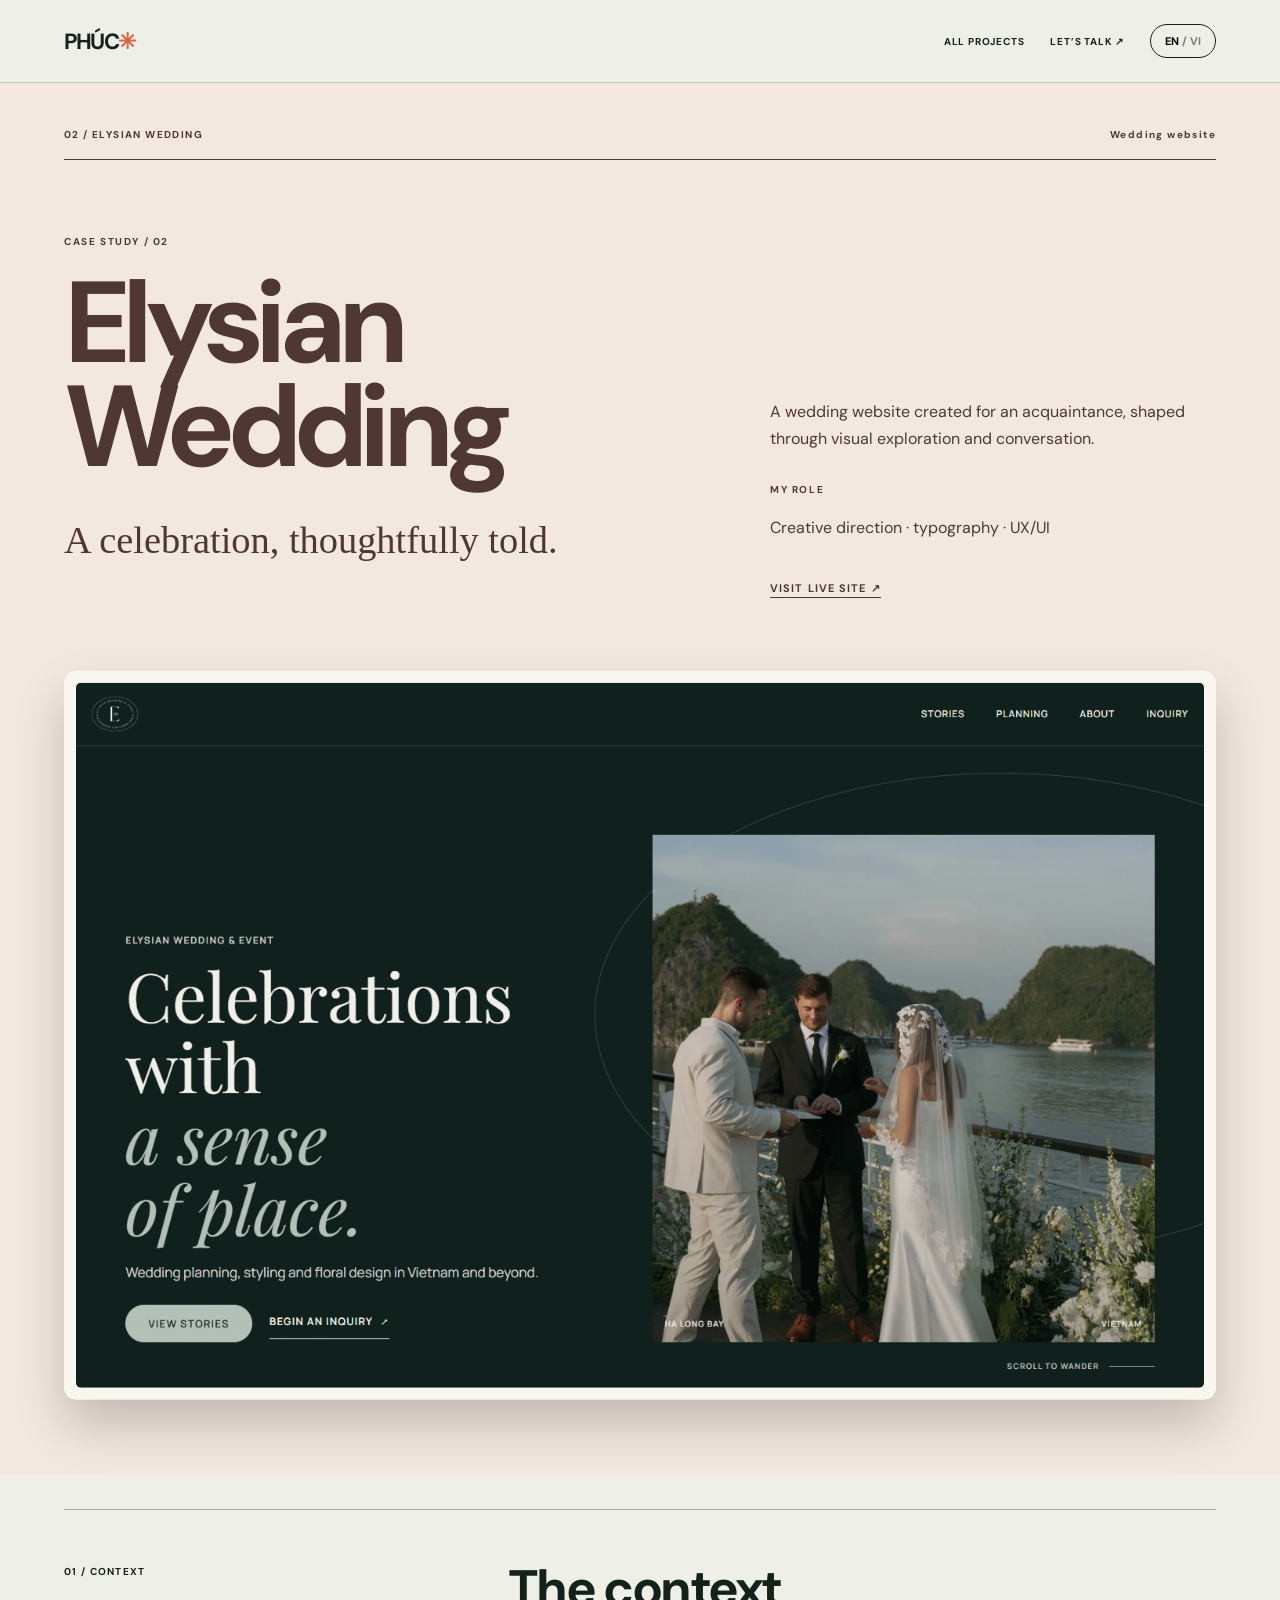
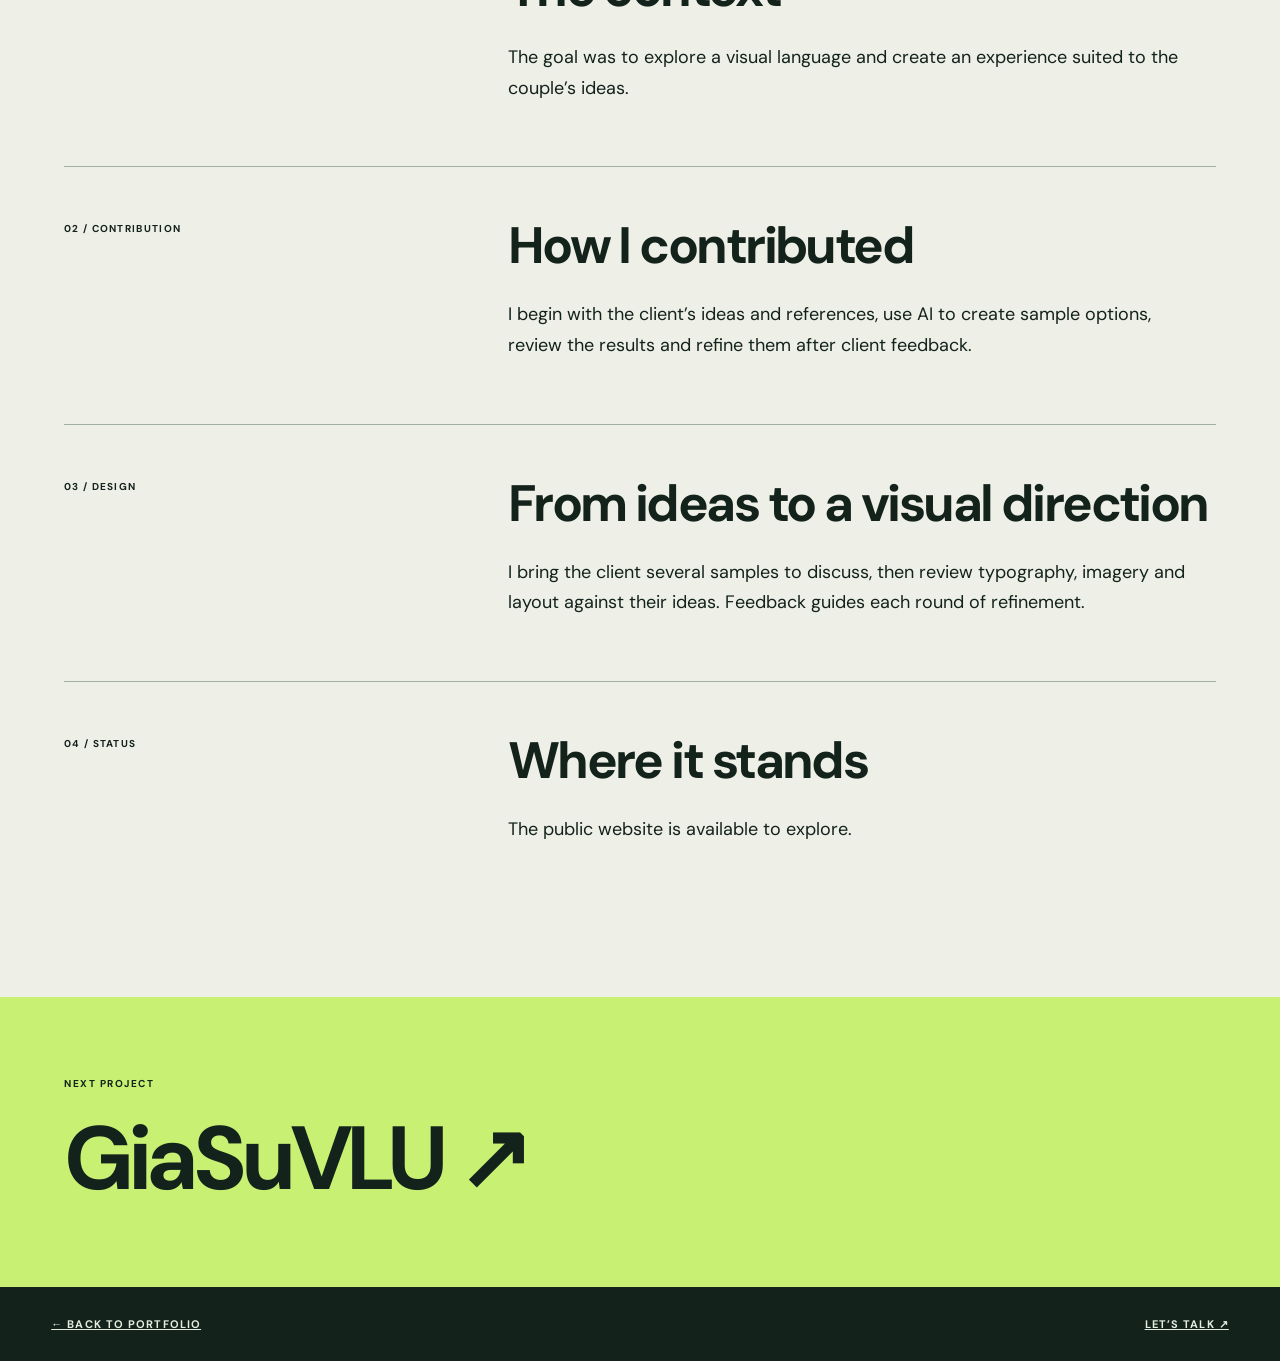
==== elysian.html @ bc4f613c "Publish bilingual portfolio redesign" ====
<!doctype html><html lang="en"><head><meta charset="utf-8"><meta name="viewport" content="width=device-width,initial-scale=1"><title>Elysian Wedding — Thiên Phúc</title><meta name="description" content="A wedding website created for an acquaintance, shaped through visual exploration and conversation."><link rel="stylesheet" href="style.css"><script defer src="vendor/gsap.min.js"></script><script defer src="vendor/ScrollTrigger.min.js"></script><script defer src="main.js"></script></head>
<body class="case-page case-elysian"><a class="skip" href="#case-content" data-en="Skip to case study" data-vi="Đến nội dung">Skip to case study</a><header class="case-header"><a class="case-brand" href="index.html">PHÚC<span>✳</span></a><nav><a href="index.html#sltech" data-en="ALL PROJECTS" data-vi="CÁC DỰ ÁN">ALL PROJECTS</a><a href="mailto:thienphuc203302@gmail.com" data-en="LET’S TALK ↗" data-vi="LIÊN HỆ ↗">LET’S TALK ↗</a><button class="lang" id="language" type="button" aria-label="Chuyển sang tiếng Việt">EN <span>/ VI</span></button></nav></header>
<main id="case-content"><section class="case-hero"><div class="case-meta"><span>02 / ELYSIAN WEDDING</span><span data-en="Wedding website" data-vi="Website đám cưới">Wedding website</span></div><div class="case-heading"><div><p class="case-kicker">CASE STUDY / 02</p><h1>Elysian Wedding</h1><p class="case-headline" data-en="A celebration, thoughtfully told." data-vi="Một câu chuyện được kể bằng cảm xúc.">A celebration, thoughtfully told.</p></div><div class="case-intro"><p data-en="A wedding website created for an acquaintance, shaped through visual exploration and conversation." data-vi="Website cưới dành cho người quen, được hình thành qua quá trình tìm tòi và trao đổi.">A wedding website created for an acquaintance, shaped through visual exploration and conversation.</p><p class="case-role-label" data-en="MY ROLE" data-vi="VAI TRÒ CỦA TÔI">MY ROLE</p><p data-en="Creative direction · typography · UX/UI" data-vi="Định hướng sáng tạo · kiểu chữ · UX/UI">Creative direction · typography · UX/UI</p><a href="https://elysian-wedding.ely-wedding.workers.dev/" target="_blank" rel="noopener" data-en="VISIT LIVE SITE ↗" data-vi="XEM WEBSITE ↗">VISIT LIVE SITE ↗</a></div></div><figure class="case-image"><img src="assets/elysian.png" alt="Elysian Wedding website screenshot"></figure></section>
<section class="case-body"><div class="case-row"><p class="case-row-number" data-en="01 / CONTEXT" data-vi="01 / BỐI CẢNH">01 / CONTEXT</p><div><h2 data-en="The context" data-vi="Bối cảnh">The context</h2><p data-en="The goal was to explore a visual language and create an experience suited to the couple’s ideas." data-vi="Mục tiêu là tìm một ngôn ngữ thị giác và tạo trải nghiệm phù hợp với ý tưởng của khách hàng.">The goal was to explore a visual language and create an experience suited to the couple’s ideas.</p></div></div><div class="case-row"><p class="case-row-number" data-en="02 / CONTRIBUTION" data-vi="02 / ĐÓNG GÓP">02 / CONTRIBUTION</p><div><h2 data-en="How I contributed" data-vi="Phần đóng góp của tôi">How I contributed</h2><p data-en="I begin with the client’s ideas and references, use AI to create sample options, review the results and refine them after client feedback." data-vi="Tôi bắt đầu từ ý tưởng và tư liệu khách hàng cung cấp, dùng AI tạo các phương án mẫu, đánh giá và điều chỉnh theo phản hồi.">I begin with the client’s ideas and references, use AI to create sample options, review the results and refine them after client feedback.</p></div></div><div class="case-row"><p class="case-row-number" data-en="03 / DESIGN" data-vi="03 / THIẾT KẾ">03 / DESIGN</p><div><h2 data-en="From ideas to a visual direction" data-vi="Từ ý tưởng đến hướng thị giác">From ideas to a visual direction</h2><p data-en="I bring the client several samples to discuss, then review typography, imagery and layout against their ideas. Feedback guides each round of refinement." data-vi="Tôi đưa khách hàng một số mẫu để trao đổi, sau đó đối chiếu kiểu chữ, hình ảnh và bố cục với ý tưởng ban đầu. Phản hồi giúp định hướng những lần chỉnh sửa tiếp theo.">I bring the client several samples to discuss, then review typography, imagery and layout against their ideas. Feedback guides each round of refinement.</p></div></div><div class="case-row"><p class="case-row-number" data-en="04 / STATUS" data-vi="04 / TRẠNG THÁI">04 / STATUS</p><div><h2 data-en="Where it stands" data-vi="Trạng thái hiện tại">Where it stands</h2><p data-en="The public website is available to explore." data-vi="Website công khai hiện có thể truy cập.">The public website is available to explore.</p></div></div></section><section class="case-next"><p data-en="NEXT PROJECT" data-vi="DỰ ÁN TIẾP THEO">NEXT PROJECT</p><a href="giasuvlu.html">GiaSuVLU ↗</a></section></main><footer class="footer"><a href="index.html" data-en="← BACK TO PORTFOLIO" data-vi="← VỀ PORTFOLIO">← BACK TO PORTFOLIO</a><a href="mailto:thienphuc203302@gmail.com" data-en="LET’S TALK ↗" data-vi="LIÊN HỆ ↗">LET’S TALK ↗</a></footer></body></html>
---- style.css ----
@import url("fonts/fonts.css");

:root{--ink:#14221c;--lime:#bdf067;--pale:#e8eadc;--red:#b3263d;--navy:#1b2742;--cream:#f4e8d8}*{box-sizing:border-box}html{scroll-behavior:smooth}body{margin:0;background:var(--ink);font-family:'DM Sans',Arial,sans-serif;color:var(--ink)}a{color:inherit;text-decoration:none}button{font:inherit}a:focus-visible,button:focus-visible{outline:3px solid #264fce;outline-offset:5px}.skip{position:fixed;z-index:50;top:8px;left:8px;background:white;padding:12px;transform:translateY(-200%)}.skip:focus{transform:none}.header{position:absolute;z-index:10;top:0;left:0;width:100%;display:flex;align-items:center;justify-content:space-between;padding:26px 4vw;border-bottom:1px solid #14221c38;font-size:11px;font-weight:700;letter-spacing:.08em}.brand{font-family:'Space Grotesk',sans-serif;font-size:20px;letter-spacing:-.08em}.brand span{color:#ea5d42;margin-left:3px}.brand small{font-family:'DM Sans',sans-serif;letter-spacing:.08em;font-size:9px;margin-left:12px}.header nav{display:flex;align-items:center;gap:32px}.header nav a:hover{text-decoration:underline}.lang{border:1px solid #14221c;background:transparent;border-radius:50px;padding:9px 14px;cursor:pointer;font-size:11px;font-weight:700}.lang span{opacity:.48}.hero{min-height:100svh;background:var(--lime);position:relative;padding:105px 4vw 28px;display:flex;flex-direction:column;overflow:hidden}.hero-top,.hero-bottom,.world-top,.world-footer,.passage-meta{display:flex;justify-content:space-between;gap:16px;font-weight:700;font-size:10px;letter-spacing:.11em}.hero-top{padding-top:8px}.hero-main{display:grid;grid-template-columns:1fr 1fr;align-items:center;flex:1;min-height:570px}.hero-copy{position:relative;z-index:2;padding:35px 0}.eyebrow,.world-kicker{font-size:11px;font-weight:700;letter-spacing:.13em}.dot{display:inline-block;background:#eb6147;width:8px;height:8px;border-radius:50%;margin-right:8px}.hero h1,.world h2{font-family:'Space Grotesk',sans-serif;letter-spacing:-.085em;line-height:.84;margin:30px 0 26px;font-size:clamp(80px,10.1vw,165px);font-weight:700}.hero h1 em{font-family:Georgia,serif;font-weight:400;letter-spacing:-.08em}.heading-end{margin-left:14%}.hero-desc{font-size:clamp(15px,1.2vw,18px);line-height:1.5;max-width:400px;margin:0 0 26px}.button{display:inline-flex;align-items:center;justify-content:space-between;gap:40px;border-radius:100px;padding:17px 22px;font-size:11px;letter-spacing:.08em;font-weight:700}.button-dark{background:var(--ink);color:white}.button-dark:hover{background:#304f3c}.hero-art{height:min(62vw,640px);position:relative;display:grid;place-items:center}.art-circle{position:relative;width:72%;aspect-ratio:1;border-radius:50%;background:#d8e9d0;overflow:hidden;box-shadow:inset 20px 20px 40px #c0d6b6,inset -24px -20px 45px #effbe0,18px 22px 45px #477d3440}.hero-portrait{display:block;width:100%;height:100%;object-fit:cover;object-position:center 43%}.orbit{position:absolute;border:1px solid #14221c7a;border-radius:50%;pointer-events:none}.orbit-outer{width:98%;height:55%;transform:rotate(-28deg)}.orbit-inner{width:80%;height:86%;transform:rotate(30deg);border-color:#fff9}.art-pill{position:absolute;right:0;top:19%;transform:rotate(8deg);background:#ee6b50;border:1px solid var(--ink);padding:14px 19px;border-radius:40px;font-size:10px;font-weight:700;letter-spacing:.1em}.star{position:absolute;font-size:38px;color:#f5f6e7}.star-a{left:4%;top:17%}.star-b{right:1%;bottom:15%;color:#ed6c50}.hero-bottom{border-top:1px solid #14221c60;padding-top:18px}.passage{height:155svh;background:#14221c;color:#f7f5e9;position:relative}.passage-sticky{position:sticky;top:0;height:100svh;min-height:560px;overflow:hidden;display:grid;place-items:center}.passage-meta{position:absolute;top:35px;left:4vw;right:4vw;z-index:2;color:#dbebd9}.passage-copy{position:relative;z-index:3;text-align:center;text-shadow:0 2px 18px #18261eaa;pointer-events:none}.passage-copy p,.passage-copy > span{font-size:11px;letter-spacing:.15em;font-weight:700}.passage-copy h2{font-family:'Space Grotesk',sans-serif;font-size:clamp(44px,6.4vw,95px);letter-spacing:-.06em;line-height:.95;margin:20px 0 34px}.passage-copy h2 em{font-family:Georgia,serif;font-weight:400}.world{background:var(--red);color:var(--cream);padding:38px 4vw 46px}.world-top{border-bottom:1px solid #f6ddd070;padding-bottom:20px}.world-intro{display:flex;justify-content:space-between;align-items:end;gap:35px;padding:56px 0 34px}.world-kicker{color:#ffd1bb}.world h2{font-size:clamp(92px,12vw,180px);margin:20px 0 0;line-height:.78;letter-spacing:-.08em}.world h2 span{color:#ffd4ac}.world h2 i{font-style:normal;font-size:.32em;vertical-align:top;margin-left:.15em;color:#ffd4ac}.world-deck{max-width:370px;font-size:clamp(17px,1.5vw,22px);line-height:1.4;margin:0 0 10px}.world-image{position:relative;background:var(--navy);padding:22px;border-radius:18px;box-shadow:0 28px 0 #7f1f32}.browser{display:flex;justify-content:space-between;gap:10px;padding:0 0 17px;font-size:10px;font-weight:700;letter-spacing:.1em;color:#f4e9df}.world-image img{display:block;width:100%;max-height:650px;object-fit:cover;object-position:top;border-radius:6px}.image-stamp{position:absolute;right:-8px;bottom:-35px;transform:rotate(8deg);background:#f9cf6d;color:var(--navy);padding:20px;font-size:12px;line-height:1.1;font-weight:700;letter-spacing:.1em;border-radius:10px;box-shadow:0 10px 22px #49112255}.image-stamp b{font-size:25px}.world-details{display:grid;grid-template-columns:repeat(3,1fr);gap:6vw;margin:100px 0 65px}.world-details p:not(.label){font-size:16px;line-height:1.55;margin:15px 0;max-width:400px}.label{font-size:10px;font-weight:700;letter-spacing:.16em;color:#ffd4ac}.world-footer{border-top:1px solid #f6ddd070;padding-top:20px}.world-footer a{text-decoration:underline}.footer{background:#14221c;color:#e4eddf;padding:30px 4vw;display:flex;justify-content:space-between;gap:20px;font-size:11px;letter-spacing:.1em;font-weight:700}.footer a{text-decoration:underline}
@media(max-width:760px){.header{padding:20px 5vw}.brand small,.header nav a:first-child{display:none}.header nav{gap:15px}.hero{padding:90px 5vw 23px;min-height:auto}.hero-top span:nth-child(2),.hero-top span:nth-child(3),.hero-bottom span:nth-child(2){display:none}.hero-main{grid-template-columns:1fr;min-height:0}.hero-copy{padding:48px 0 0}.hero h1{font-size:clamp(74px,17vw,120px);margin:25px 0}.hero-desc{max-width:330px}.hero-art{height:85vw;max-height:430px;margin-top:-15px}.art-circle{width:70%}.art-pill{right:3%;top:14%;font-size:8px}.hero-bottom{margin-top:0}.passage{height:130svh}.passage-sticky{min-height:450px}.passage-copy h2{font-size:clamp(43px,11vw,68px)}.world{padding:25px 5vw 35px}.world-top span:last-child{display:none}.world-intro{display:block;padding:50px 0 25px}.world h2{font-size:clamp(86px,18vw,140px)}.world-deck{margin:28px 0 0;max-width:350px}.world-image{padding:12px;border-radius:12px}.browser{font-size:8px;padding-bottom:11px}.image-stamp{font-size:9px;padding:13px;bottom:-25px}.world-details{grid-template-columns:1fr;gap:13px;margin:75px 0 38px}.world-details p:not(.label){margin:8px 0}.world-footer{font-size:9px;align-items:start}.footer{font-size:9px;padding:25px 5vw}.footer span{max-width:45%}}
@media(prefers-reduced-motion:reduce){html{scroll-behavior:auto}.passage{height:auto}.passage-sticky{position:relative;height:70svh}}

/* Editorial passage. */
.passage{height:180svh;background:#14221c}
.passage-sticky{display:block}
.passage-meta{top:38px;border-bottom:1px solid #e4eddf33;padding-bottom:18px;letter-spacing:.16em}

.passage-copy{position:absolute;left:7vw;top:50%;width:min(58vw,760px);text-align:left;transform:translateY(-50%);text-shadow:0 2px 30px #14221c;pointer-events:none}
.passage-copy p{color:#bdf067;letter-spacing:.18em;margin:0 0 26px}
.passage-copy h2{font-size:clamp(48px,6vw,88px);line-height:1.05;letter-spacing:-.055em;margin:0 0 32px}
.passage-copy h2 em{display:inline-block;color:#f2e8d9;font-weight:400}
.passage-caption{display:inline-block;border-top:1px solid #f2e8d97a;padding-top:16px;color:#dce9d9;letter-spacing:.13em}
.passage-guide{position:absolute;bottom:7%;right:5%;display:flex;gap:18px;align-items:center;color:#dce9d9;font-size:10px;font-weight:700;letter-spacing:.14em}
.passage-guide span:last-child{font-size:19px;color:#bdf067}
@media(max-width:760px){.passage{height:155svh}.passage-meta{top:25px;left:5vw;right:5vw}.passage-copy{left:7vw;top:43%;width:86vw}.passage-copy h2{font-size:clamp(45px,11vw,66px);line-height:1.08}.passage-copy p{margin-bottom:18px}.passage-guide{right:7%;bottom:8%}}
@media(prefers-reduced-motion:reduce){.passage{height:auto}.passage-sticky{height:70svh;min-height:450px}.passage-copy{transform:translateY(-50%)}}

.passage{background:#9b263c}
.passage-sticky{background:#14221c;isolation:isolate}
.passage-media{position:absolute;inset:0;overflow:hidden;clip-path:inset(16% 5% 16% 48% round 20px)}
.passage-media img{width:100%;height:100%;display:block;object-fit:cover;object-position:center;transform:scale(1.13)}
.passage-shade{position:absolute;inset:0;background:linear-gradient(90deg,rgba(25,29,27,.96) 0%,rgba(51,27,31,.82) 42%,rgba(147,31,49,.55) 100%);opacity:.7}
.passage-meta,.passage-guide{z-index:4}.passage-copy{z-index:3}.passage-guide{pointer-events:none}
@media(max-width:760px){.passage-media{clip-path:inset(39% 6% 13% 6% round 14px)}.passage-shade{background:linear-gradient(180deg,rgba(20,34,28,.8),rgba(72,28,34,.72) 55%,rgba(155,38,60,.66))}.passage-copy{top:33%;width:86vw}.passage-guide{bottom:7%}}
@media(prefers-reduced-motion:reduce){.passage-media{clip-path:inset(12% 5% 12% 44% round 16px)}.passage-media img{transform:none}.passage-shade{opacity:1}}
@media(max-width:760px) and (prefers-reduced-motion:reduce){.passage-media{clip-path:inset(36% 6% 13% 6% round 14px)}}

/* Project worlds: one framed image and one clear story per project. */
.project-story{min-height:100svh;padding:38px 5vw 70px;display:flex;flex-direction:column;justify-content:center;overflow:hidden}
.project-sltech{background:#163a50;color:#eff6ee}.project-elysian{background:#f1e3dc;color:#47342e}.project-tutor{background:#a7283f;color:#fff2e6}
.story-meta{display:flex;justify-content:space-between;gap:16px;border-bottom:1px solid currentColor;padding-bottom:20px;font-size:10px;font-weight:700;letter-spacing:.13em}
.story-layout{display:grid;grid-template-columns:minmax(0,.8fr) minmax(0,1.2fr);gap:7%;align-items:center;flex:1;padding:65px 0}
.story-label{font-size:11px;font-weight:700;letter-spacing:.15em}.story-copy h2{font-size:clamp(64px,7.5vw,120px);line-height:.9;letter-spacing:-.075em;margin:26px 0}.story-copy h2 em{font-family:Georgia,serif;font-weight:400}.story-copy h2 span{font-size:.3em;vertical-align:top;margin-left:.2em}.story-copy>p:not(.story-label){max-width:430px;line-height:1.65;font-size:16px}.story-copy .story-lead{font-size:clamp(21px,2vw,28px)!important;line-height:1.3!important}.story-copy .story-note{font-size:12px!important;opacity:.85;border-left:2px solid currentColor;padding-left:15px}.story-copy a{display:inline-block;margin-top:20px;padding-bottom:7px;border-bottom:1px solid currentColor;font-size:11px;font-weight:700;letter-spacing:.1em}
.story-media{margin:0;background:#f6f2e9;padding:12px;border-radius:12px;box-shadow:0 25px 50px #0004;transform:rotate(2deg)}.project-elysian .story-media{transform:rotate(-2deg)}.story-media-label{display:flex;justify-content:space-between;gap:10px;color:#263b30;font-size:9px;font-weight:700;letter-spacing:.12em;padding:4px 4px 12px}.story-media img{display:block;width:100%;height:auto;border-radius:5px}
@media(max-width:760px){.project-story{min-height:100svh;padding:28px 5vw 60px}.story-meta{font-size:9px}.story-layout{grid-template-columns:1fr;gap:42px;padding:55px 0 25px}.story-copy h2{font-size:clamp(58px,15vw,85px)}.story-copy>p:not(.story-label){font-size:15px}.story-media{padding:9px}.story-media-label{font-size:8px}}

/* Hero-to-work study: two visual directions, the same content and navigation. */
.project-transition{background:#c8f174;color:#1d3328;overflow:hidden;border-top:1px solid #1d33282b}
.transition-track{display:flex;align-items:center;justify-content:space-between;gap:2rem;min-width:640px;padding:22px 5vw;font-size:10px;letter-spacing:.17em;font-weight:700}
.transition-track span:nth-child(even){color:#e3634d;font-size:18px}
.project-sltech{position:relative;background:#18374c}
.project-sltech .story-meta{color:#c4d7dc;border-color:#b8d0d155}
.project-sltech .story-label{color:#b9e88d}
.project-sltech .story-media{box-shadow:0 30px 60px #071b2c66}
.hero-alt{background:#e9eee2;color:#182b25}
.hero-alt .eyebrow{color:#37684b}.hero-alt h1 em{color:#448259}.hero-alt .art-circle{border-radius:38% 38% 10% 10%;background:#c4d9c5;box-shadow:20px 22px 0 #9cbba4}
.hero-alt .orbit{border-color:#3d765a80}.hero-alt .art-pill{background:#1f5140;color:#ecffbf;border:0}.hero-alt .star-b{color:#3f8054}
@media(max-width:760px){.transition-track{padding:18px 5vw;font-size:9px}.project-sltech .story-layout{padding-top:52px}}

/* Distinct visual spaces for the two remaining project stories. */
.world-divider{display:flex;justify-content:space-between;align-items:center;gap:24px;padding:22px 5vw;overflow:hidden;font-size:10px;letter-spacing:.15em;font-weight:700}
.world-divider span:nth-child(2){font-size:20px}.divider-elysian{background:#e5c9bd;color:#684c43}.divider-tutor{background:#f1cd9b;color:#8f293a}
.project-elysian{background:#f3e8df;color:#4f3834}.project-elysian .story-layout{grid-template-columns:minmax(0,1.15fr) minmax(0,.85fr)}
.project-elysian .story-copy{order:2}.project-elysian .story-media{order:1;background:#fffaf5;padding:16px;box-shadow:0 25px 55px #8a635d33}
.project-elysian .story-copy h2 em{color:#9d6d62}.project-elysian .story-label{color:#946f62}
.project-tutor{background:#a7283f}.project-tutor .story-label,.project-tutor .story-copy h2 em{color:#ffd2b6}
.project-tutor .story-media{background:#1c2943;box-shadow:0 25px 55px #48122255;transform:rotate(-1deg)}.project-tutor .story-media-label{color:#fbe9df}
@media(max-width:760px){.world-divider{font-size:8px;padding:16px 5vw}.world-divider span:last-child{display:none}.project-elysian .story-layout{grid-template-columns:1fr}.project-elysian .story-copy{order:1}.project-elysian .story-media{order:2}}

/* About, contact and case-study pages */
.about-section,.contact-section{padding:110px 5vw;display:grid;grid-template-columns:1fr 1fr;gap:9vw}.about-section{background:#dcebd9;color:#203328}.contact-section{background:#172820;color:#f3f5e8}.section-label,.case-kicker,.case-role-label{font-size:10px;letter-spacing:.16em;font-weight:700}.about-section h2,.contact-section h2{font-size:clamp(50px,6vw,94px);letter-spacing:-.065em;line-height:.98;margin:28px 0}.about-section h2 em,.contact-section h2 em{font:400 1em Georgia,serif;color:#51805a}.contact-section h2 em{color:#c8f174}.about-text{align-self:center}.about-text p,.contact-section p{max-width:500px;line-height:1.7}.about-tags{display:flex;flex-wrap:wrap;gap:8px;margin-top:28px}.about-tags span{border:1px solid #6d9276;border-radius:30px;padding:9px 13px;font-size:10px;font-weight:700;letter-spacing:.08em}.contact-section a{text-decoration:underline}.contact-section form{display:grid;gap:25px;align-self:center}.contact-section label{display:grid;gap:10px;font-size:10px;letter-spacing:.14em;font-weight:700}.contact-section input,.contact-section textarea{width:100%;font:inherit;font-size:16px;letter-spacing:normal;color:#fff;background:transparent;border:0;border-bottom:1px solid #b4c7b5;padding:10px 0;resize:vertical}.contact-section input:focus-visible,.contact-section textarea:focus-visible{outline:2px solid #c8f174;outline-offset:4px}.contact-section button{justify-self:start;border:0;border-radius:30px;background:#c8f174;color:#182820;padding:17px 24px;font-size:11px;letter-spacing:.08em;font-weight:700;cursor:pointer}
.case-page{background:#eef0e7;color:#14221c}.case-header{padding:24px 5vw;display:flex;align-items:center;justify-content:space-between;gap:20px;border-bottom:1px solid #14221c33}.case-brand{font-weight:800;font-size:22px;letter-spacing:-.08em}.case-brand span{color:#dc6248}.case-header nav{display:flex;gap:26px;align-items:center;font-size:10px;font-weight:700;letter-spacing:.08em}.case-header nav a:hover{text-decoration:underline}.case-hero{padding:45px 5vw 80px}.case-sltech .case-hero{background:#18374c;color:#eff6ee}.case-elysian .case-hero{background:#f3e8df;color:#4f3834}.case-giasuvlu .case-hero{background:#a7283f;color:#fff2e6}.case-meta{display:flex;justify-content:space-between;gap:20px;border-bottom:1px solid currentColor;padding-bottom:18px;font-size:10px;letter-spacing:.14em;font-weight:700}.case-heading{display:grid;grid-template-columns:1.15fr .85fr;gap:8vw;align-items:end;padding:65px 0}.case-heading h1{font-size:clamp(62px,9vw,140px);letter-spacing:-.075em;line-height:.9;margin:24px 0}.case-headline{font:400 clamp(23px,3vw,42px)/1.15 Georgia,serif;max-width:650px}.case-intro{max-width:420px;line-height:1.65}.case-role-label{margin-top:30px}.case-intro a{display:inline-block;margin-top:22px;font-size:11px;letter-spacing:.1em;font-weight:700;border-bottom:1px solid currentColor}.case-image{margin:0;padding:12px;background:#f9f6ef;border-radius:12px;box-shadow:0 25px 50px #0003}.case-image img{display:block;width:100%;height:auto;border-radius:5px}.case-body{padding:35px 5vw 90px}.case-row{display:grid;grid-template-columns:1fr 2fr;gap:7vw;border-top:1px solid #a2b0a4;padding:45px 0}.case-row-number{font-size:10px;letter-spacing:.13em;font-weight:700}.case-row h2{font-size:clamp(32px,4vw,55px);letter-spacing:-.05em;margin:0 0 20px}.case-row div p{max-width:700px;font-size:18px;line-height:1.7}.case-next{background:#c8f174;padding:70px 5vw}.case-next p{font-size:10px;letter-spacing:.15em;font-weight:700}.case-next a{display:inline-block;font-size:clamp(40px,7vw,100px);letter-spacing:-.07em;font-weight:700}
@media(max-width:760px){.about-section,.contact-section{grid-template-columns:1fr;gap:35px;padding:75px 5vw}.case-header{padding:20px 5vw}.case-header nav{gap:14px}.case-header nav a:nth-child(2){display:none}.case-heading{grid-template-columns:1fr;gap:18px;padding:50px 0}.case-heading h1{font-size:clamp(52px,14vw,84px);overflow-wrap:anywhere}.case-row{grid-template-columns:1fr;gap:12px}.case-row div p{font-size:16px}.header nav{gap:12px}.header nav a:nth-child(2){display:none}}
/* Keep Vietnamese diacritics legible at display sizes. */
html[lang="vi"] .hero h1,html[lang="vi"] .story-copy h2,html[lang="vi"] .about-section h2,html[lang="vi"] .contact-section h2{letter-spacing:-.025em;line-height:1.08}
html[lang="vi"] .hero h1 em,html[lang="vi"] .story-copy h2 em,html[lang="vi"] .about-section h2 em,html[lang="vi"] .contact-section h2 em{font-family:Arial,sans-serif;letter-spacing:-.025em}
.pdf-downloads{display:flex;flex-wrap:wrap;gap:18px;margin-top:25px;font-size:10px;font-weight:700;letter-spacing:.08em}
/* Legible type, keyboard access and compact navigation. */
.skip{top:-120px;transform:none}.skip:focus{top:8px}
html[lang="vi"] .hero h1{font-size:clamp(58px,7.3vw,112px)}
html[lang="vi"] .hero h1 .heading-end{display:inline-block;white-space:nowrap;margin-left:8%}
html[lang="vi"] .hero h1 em,html[lang="vi"] .story-copy h2 em,html[lang="vi"] .about-section h2 em,html[lang="vi"] .contact-section h2 em{font-family:"Noto Serif",serif;letter-spacing:0;font-style:italic}
@media(max-width:760px){.header nav a:first-child,.header nav a:nth-child(2){display:inline}.header nav{gap:11px;font-size:9px}.brand{font-size:18px}.lang{font-size:10px;padding:8px 10px}html[lang="vi"] .hero h1{font-size:clamp(48px,12.8vw,88px)}html[lang="vi"] .hero h1 .heading-end{margin-left:5%}}
@media(max-width:360px){.header nav{gap:7px;font-size:8px}.header{padding-left:4vw;padding-right:4vw}.lang{padding:7px}}
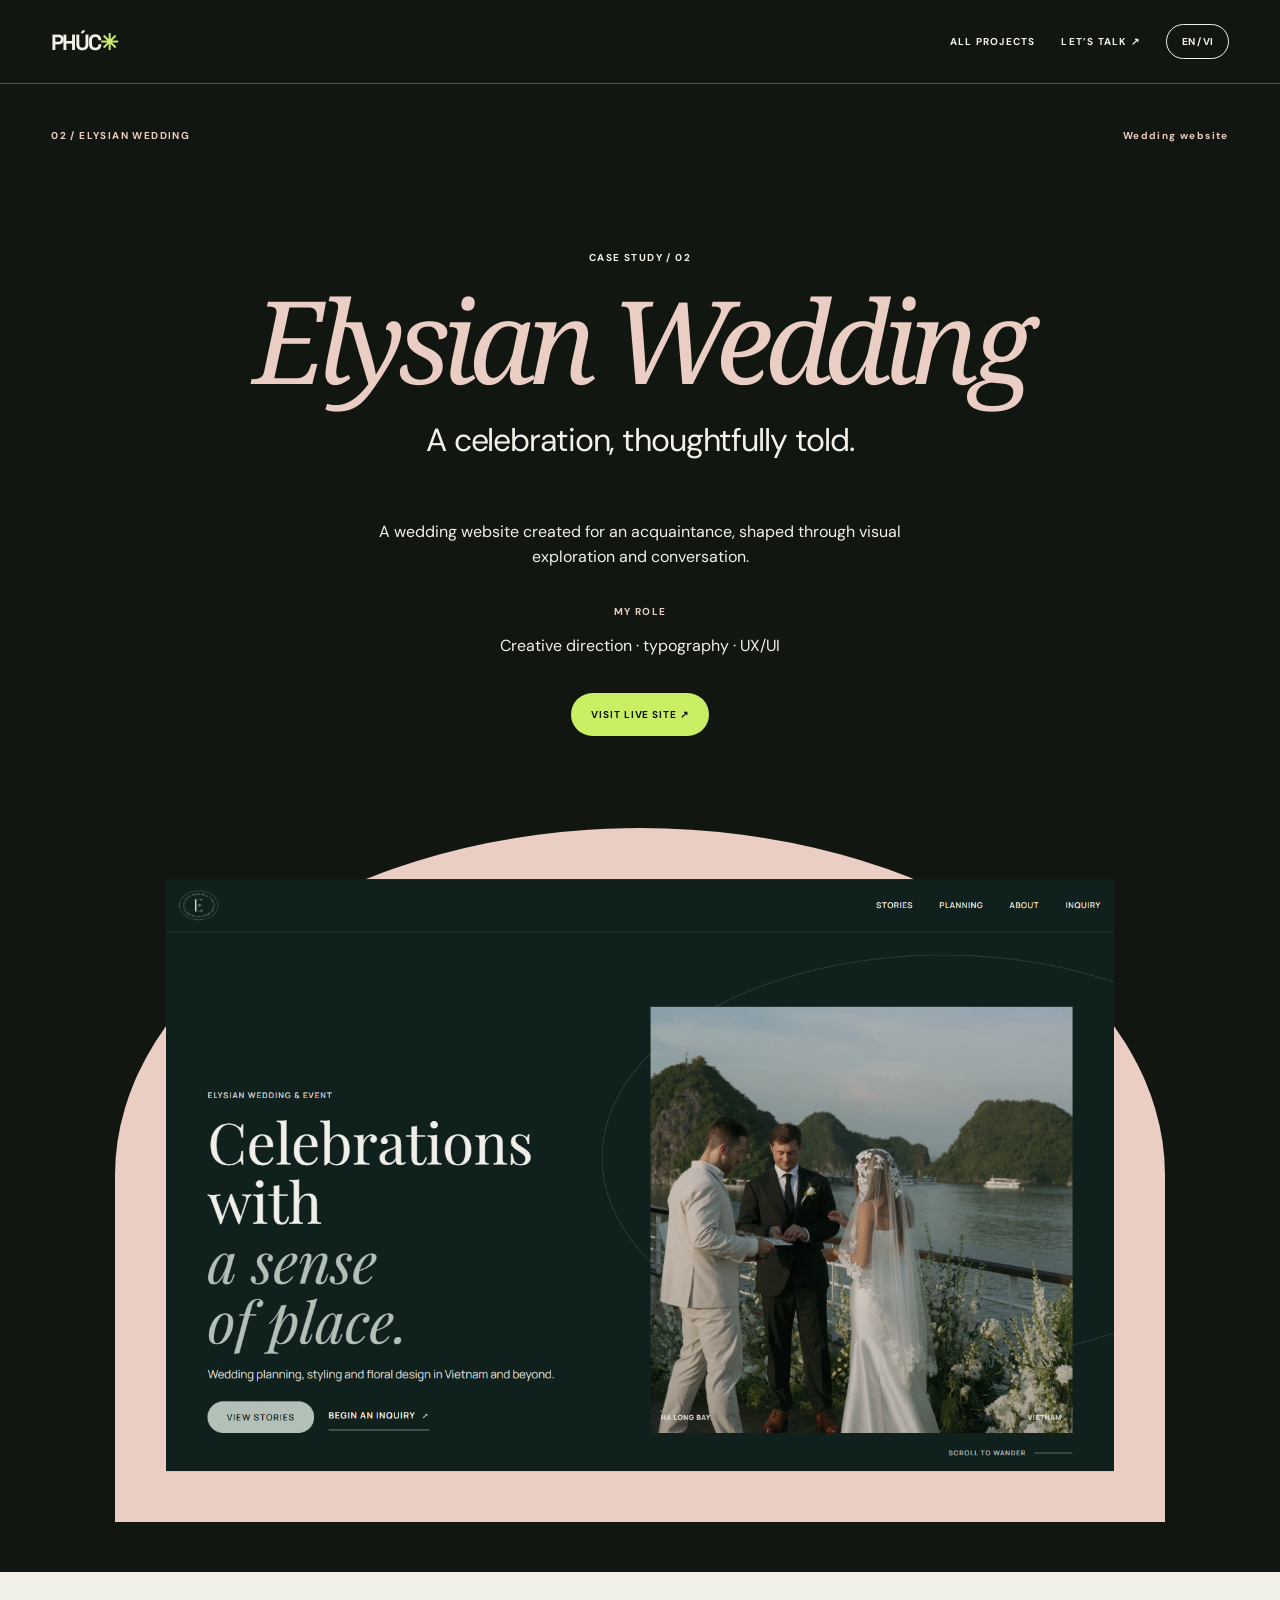
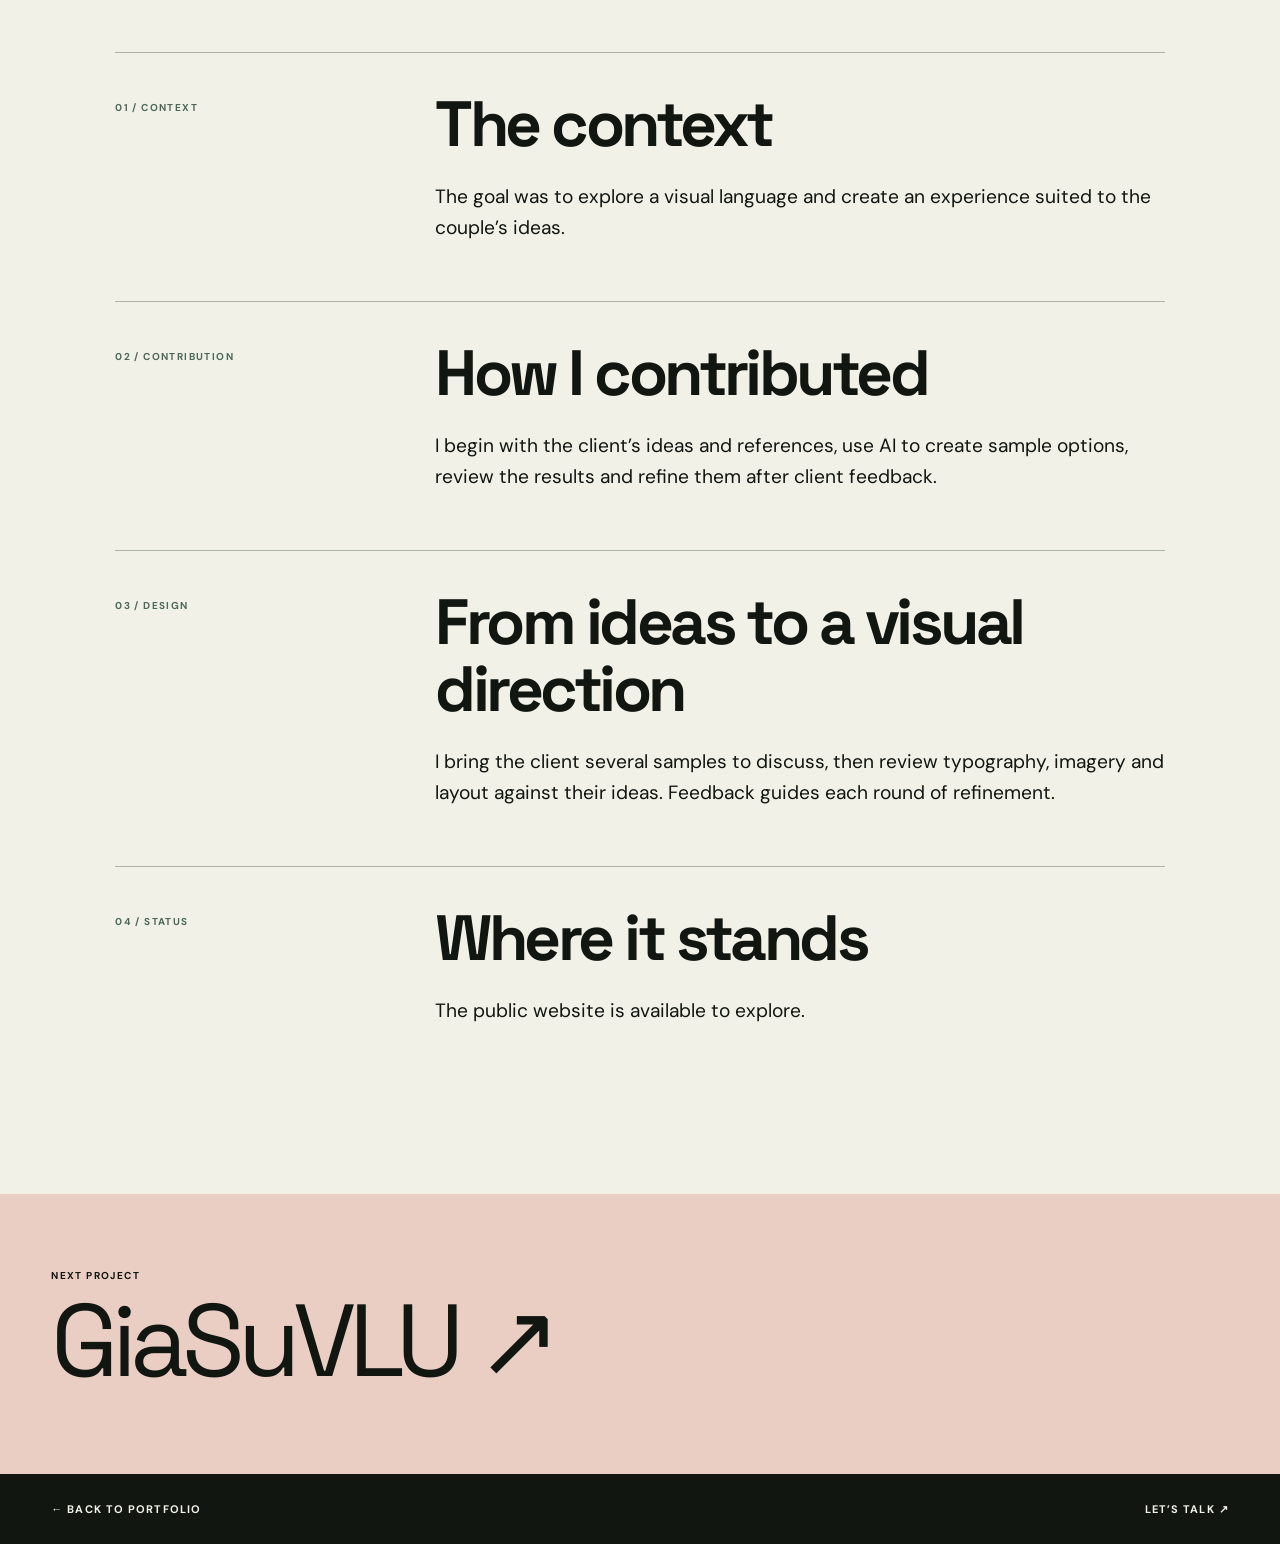
==== commit bd676f29: "Redesign portfolio around curiosity in motion" ====
--- a/elysian.html
+++ b/elysian.html
@@ -1,4 +1,4 @@
-<!doctype html><html lang="en"><head><meta charset="utf-8"><meta name="viewport" content="width=device-width,initial-scale=1"><title>Elysian Wedding — Thiên Phúc</title><meta name="description" content="A wedding website created for an acquaintance, shaped through visual exploration and conversation."><link rel="stylesheet" href="style.css"><script defer src="vendor/gsap.min.js"></script><script defer src="vendor/ScrollTrigger.min.js"></script><script defer src="main.js"></script></head>
-<body class="case-page case-elysian"><a class="skip" href="#case-content" data-en="Skip to case study" data-vi="Đến nội dung">Skip to case study</a><header class="case-header"><a class="case-brand" href="index.html">PHÚC<span>✳</span></a><nav><a href="index.html#sltech" data-en="ALL PROJECTS" data-vi="CÁC DỰ ÁN">ALL PROJECTS</a><a href="mailto:thienphuc203302@gmail.com" data-en="LET’S TALK ↗" data-vi="LIÊN HỆ ↗">LET’S TALK ↗</a><button class="lang" id="language" type="button" aria-label="Chuyển sang tiếng Việt">EN <span>/ VI</span></button></nav></header>
+<!doctype html><html lang="en"><head><meta charset="utf-8"><meta name="viewport" content="width=device-width,initial-scale=1"><title>Elysian Wedding — Thiên Phúc</title><meta name="description" content="A wedding website created for an acquaintance, shaped through visual exploration and conversation."><link rel="stylesheet" href="case.css"><script defer src="vendor/gsap.min.js"></script><script defer src="vendor/ScrollTrigger.min.js"></script><script defer src="case.js"></script></head>
+<body class="case-page case-elysian"><a class="skip" href="#case-content" data-en="Skip to case study" data-vi="Đến nội dung">Skip to case study</a><header class="case-header"><a class="case-brand" href="index.html">PHÚC<span>✳</span></a><nav><a href="index.html#work" data-en="ALL PROJECTS" data-vi="CÁC DỰ ÁN">ALL PROJECTS</a><a href="mailto:thienphuc203302@gmail.com" data-en="LET’S TALK ↗" data-vi="LIÊN HỆ ↗">LET’S TALK ↗</a><button class="lang" id="language" type="button" aria-label="Chuyển sang tiếng Việt">EN <span>/ VI</span></button></nav></header>
 <main id="case-content"><section class="case-hero"><div class="case-meta"><span>02 / ELYSIAN WEDDING</span><span data-en="Wedding website" data-vi="Website đám cưới">Wedding website</span></div><div class="case-heading"><div><p class="case-kicker">CASE STUDY / 02</p><h1>Elysian Wedding</h1><p class="case-headline" data-en="A celebration, thoughtfully told." data-vi="Một câu chuyện được kể bằng cảm xúc.">A celebration, thoughtfully told.</p></div><div class="case-intro"><p data-en="A wedding website created for an acquaintance, shaped through visual exploration and conversation." data-vi="Website cưới dành cho người quen, được hình thành qua quá trình tìm tòi và trao đổi.">A wedding website created for an acquaintance, shaped through visual exploration and conversation.</p><p class="case-role-label" data-en="MY ROLE" data-vi="VAI TRÒ CỦA TÔI">MY ROLE</p><p data-en="Creative direction · typography · UX/UI" data-vi="Định hướng sáng tạo · kiểu chữ · UX/UI">Creative direction · typography · UX/UI</p><a href="https://elysian-wedding.ely-wedding.workers.dev/" target="_blank" rel="noopener" data-en="VISIT LIVE SITE ↗" data-vi="XEM WEBSITE ↗">VISIT LIVE SITE ↗</a></div></div><figure class="case-image"><img src="assets/elysian.png" alt="Elysian Wedding website screenshot"></figure></section>
 <section class="case-body"><div class="case-row"><p class="case-row-number" data-en="01 / CONTEXT" data-vi="01 / BỐI CẢNH">01 / CONTEXT</p><div><h2 data-en="The context" data-vi="Bối cảnh">The context</h2><p data-en="The goal was to explore a visual language and create an experience suited to the couple’s ideas." data-vi="Mục tiêu là tìm một ngôn ngữ thị giác và tạo trải nghiệm phù hợp với ý tưởng của khách hàng.">The goal was to explore a visual language and create an experience suited to the couple’s ideas.</p></div></div><div class="case-row"><p class="case-row-number" data-en="02 / CONTRIBUTION" data-vi="02 / ĐÓNG GÓP">02 / CONTRIBUTION</p><div><h2 data-en="How I contributed" data-vi="Phần đóng góp của tôi">How I contributed</h2><p data-en="I begin with the client’s ideas and references, use AI to create sample options, review the results and refine them after client feedback." data-vi="Tôi bắt đầu từ ý tưởng và tư liệu khách hàng cung cấp, dùng AI tạo các phương án mẫu, đánh giá và điều chỉnh theo phản hồi.">I begin with the client’s ideas and references, use AI to create sample options, review the results and refine them after client feedback.</p></div></div><div class="case-row"><p class="case-row-number" data-en="03 / DESIGN" data-vi="03 / THIẾT KẾ">03 / DESIGN</p><div><h2 data-en="From ideas to a visual direction" data-vi="Từ ý tưởng đến hướng thị giác">From ideas to a visual direction</h2><p data-en="I bring the client several samples to discuss, then review typography, imagery and layout against their ideas. Feedback guides each round of refinement." data-vi="Tôi đưa khách hàng một số mẫu để trao đổi, sau đó đối chiếu kiểu chữ, hình ảnh và bố cục với ý tưởng ban đầu. Phản hồi giúp định hướng những lần chỉnh sửa tiếp theo.">I bring the client several samples to discuss, then review typography, imagery and layout against their ideas. Feedback guides each round of refinement.</p></div></div><div class="case-row"><p class="case-row-number" data-en="04 / STATUS" data-vi="04 / TRẠNG THÁI">04 / STATUS</p><div><h2 data-en="Where it stands" data-vi="Trạng thái hiện tại">Where it stands</h2><p data-en="The public website is available to explore." data-vi="Website công khai hiện có thể truy cập.">The public website is available to explore.</p></div></div></section><section class="case-next"><p data-en="NEXT PROJECT" data-vi="DỰ ÁN TIẾP THEO">NEXT PROJECT</p><a href="giasuvlu.html">GiaSuVLU ↗</a></section></main><footer class="footer"><a href="index.html" data-en="← BACK TO PORTFOLIO" data-vi="← VỀ PORTFOLIO">← BACK TO PORTFOLIO</a><a href="mailto:thienphuc203302@gmail.com" data-en="LET’S TALK ↗" data-vi="LIÊN HỆ ↗">LET’S TALK ↗</a></footer></body></html>
--- a/case.css
+++ b/case.css
@@ -0,0 +1,6 @@
+@import url('fonts/fonts.css');
+:root{--ink:#111611;--paper:#f2f1e8;--accent:#c9ef65;--project:#98c8e5}*{box-sizing:border-box}html{scroll-behavior:smooth}body{margin:0;background:var(--ink);color:var(--paper);font-family:'DM Sans',Arial,sans-serif}a{color:inherit}a:focus-visible,button:focus-visible{outline:3px solid var(--accent);outline-offset:5px}.skip{position:fixed;top:8px;left:8px;background:white;color:#101510;padding:12px;z-index:50;transform:translateY(-200%)}.skip:focus{transform:none}.case-elysian{--project:#eacdc3}.case-giasuvlu{--project:#e85b5a}.case-header{padding:24px 4vw;display:flex;align-items:center;justify-content:space-between;border-bottom:1px solid #ffffff40}.case-header a{text-decoration:none}.case-brand{font-family:'Space Grotesk',sans-serif;font-size:22px;font-weight:700;letter-spacing:-.08em}.case-brand span{color:var(--accent)}.case-header nav{display:flex;align-items:center;gap:26px;font-size:10px;font-weight:700;letter-spacing:.12em}.case-header nav a:hover{text-decoration:underline}.lang{border:1px solid currentColor;background:transparent;border-radius:30px;color:inherit;padding:10px 15px;cursor:pointer;font:inherit}.case-hero{padding:45px 4vw 70px;overflow:hidden}.case-meta,.case-kicker,.case-role-label,.case-row-number,.case-next p{font-size:10px;letter-spacing:.14em;font-weight:700}.case-meta{display:flex;justify-content:space-between;gap:20px;color:var(--project)}.case-heading{display:grid;grid-template-columns:1.4fr .6fr;gap:6vw;align-items:end;padding:9vh 0 7vh}.case-heading h1{font-family:'Space Grotesk',sans-serif;font-size:clamp(80px,12vw,190px);letter-spacing:-.085em;line-height:.88;margin:25px 0;color:var(--project);overflow-wrap:anywhere}.case-headline{font-size:clamp(20px,2.5vw,36px);line-height:1.18;letter-spacing:-.035em;max-width:660px}.case-intro{max-width:400px}.case-intro p:not(.case-role-label){font-size:16px;line-height:1.55}.case-role-label{color:var(--project);margin-top:35px}.case-intro a{display:inline-flex;margin-top:18px;padding:15px 20px;background:var(--accent);border-radius:50px;color:#101510;font-size:10px;font-weight:700;letter-spacing:.09em;text-decoration:none}.case-image{margin:0;background:var(--project);padding:clamp(10px,2.5vw,35px)}.case-image img{display:block;width:100%;height:auto}.case-body{background:var(--paper);color:var(--ink);padding:80px 9vw 110px}.case-row{display:grid;grid-template-columns:1fr 3fr;gap:6vw;border-top:1px solid #15231c50;padding:38px 0}.case-row-number{color:#4d6859}.case-row h2{font-family:'Space Grotesk',sans-serif;font-size:clamp(34px,5vw,70px);line-height:1.05;letter-spacing:-.055em;margin:0 0 24px}.case-row p:not(.case-row-number){font-size:clamp(16px,1.5vw,20px);line-height:1.6;max-width:760px}.case-next{background:var(--project);color:var(--ink);padding:65px 4vw 85px}.case-next a{font-family:'Space Grotesk',sans-serif;font-size:clamp(45px,8vw,115px);line-height:.95;letter-spacing:-.07em;text-decoration:none}.case-next a:hover{text-decoration:underline}.footer{padding:28px 4vw;display:flex;justify-content:space-between;gap:20px;font-size:11px;font-weight:700;letter-spacing:.1em}.footer a{text-decoration:none}.footer a:hover{text-decoration:underline}
+@media(max-width:760px){.case-header{padding:20px 4vw}.case-header nav{gap:12px;font-size:9px}.case-brand{font-size:19px}.lang{padding:8px 10px}.case-hero{padding-top:30px}.case-heading{grid-template-columns:1fr;gap:20px;padding:55px 0 45px}.case-heading h1{font-size:clamp(62px,14vw,100px)}.case-intro{max-width:none}.case-body{padding:55px 5vw 70px}.case-row{grid-template-columns:1fr;gap:12px}.case-row h2{font-size:38px}.case-next{padding:55px 5vw 70px}.case-next a{font-size:clamp(42px,10vw,74px)}.footer{font-size:9px}}
+@media(prefers-reduced-motion:reduce){html{scroll-behavior:auto}*,*::before,*::after{animation-duration:.01ms!important;transition-duration:.01ms!important}}
+.case-elysian .case-heading{grid-template-columns:1fr;gap:12px;text-align:center;justify-items:center;padding:11vh 0 8vh}.case-elysian .case-heading h1{font-family:'Noto Serif',Georgia,serif;font-style:italic;font-weight:400;font-size:clamp(60px,9vw,145px);letter-spacing:-.07em}.case-elysian .case-headline{margin-left:auto;margin-right:auto}.case-elysian .case-intro{max-width:540px}.case-elysian .case-image{max-width:1050px;margin:0 auto;border-radius:50% 50% 0 0;padding:clamp(18px,4vw,55px)}.case-giasuvlu .case-heading{grid-template-columns:1fr 1fr;gap:8vw}.case-giasuvlu .case-heading h1{border-left:7px solid var(--project);padding-left:24px;font-size:clamp(68px,10vw,155px)}.case-giasuvlu .case-image{margin-left:9vw;background:#18365d;box-shadow:-16px 16px 0 var(--project)}
+@media(max-width:760px){.case-giasuvlu .case-heading{grid-template-columns:1fr;gap:20px}.case-giasuvlu .case-heading h1{font-size:clamp(58px,13vw,90px);padding-left:14px}.case-giasuvlu .case-image{margin-left:10px}.case-elysian .case-image{border-radius:30% 30% 0 0}}
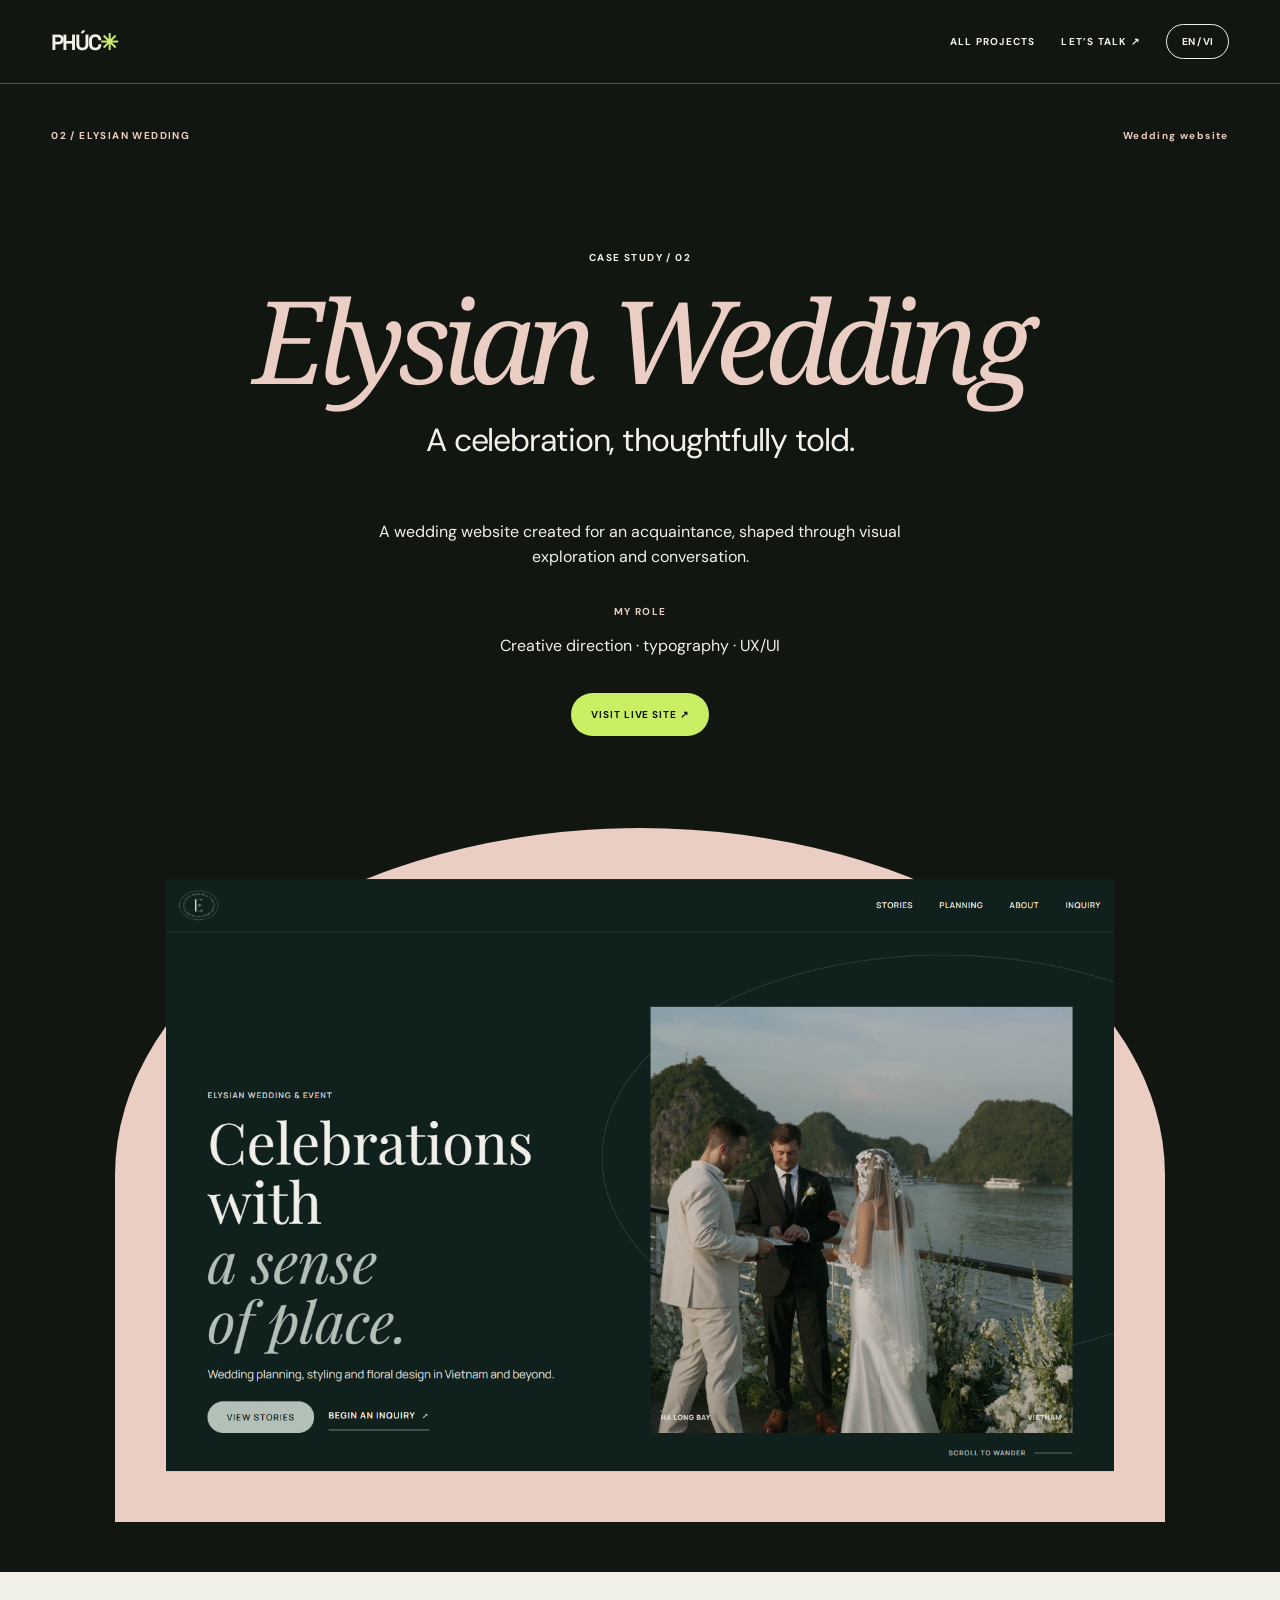
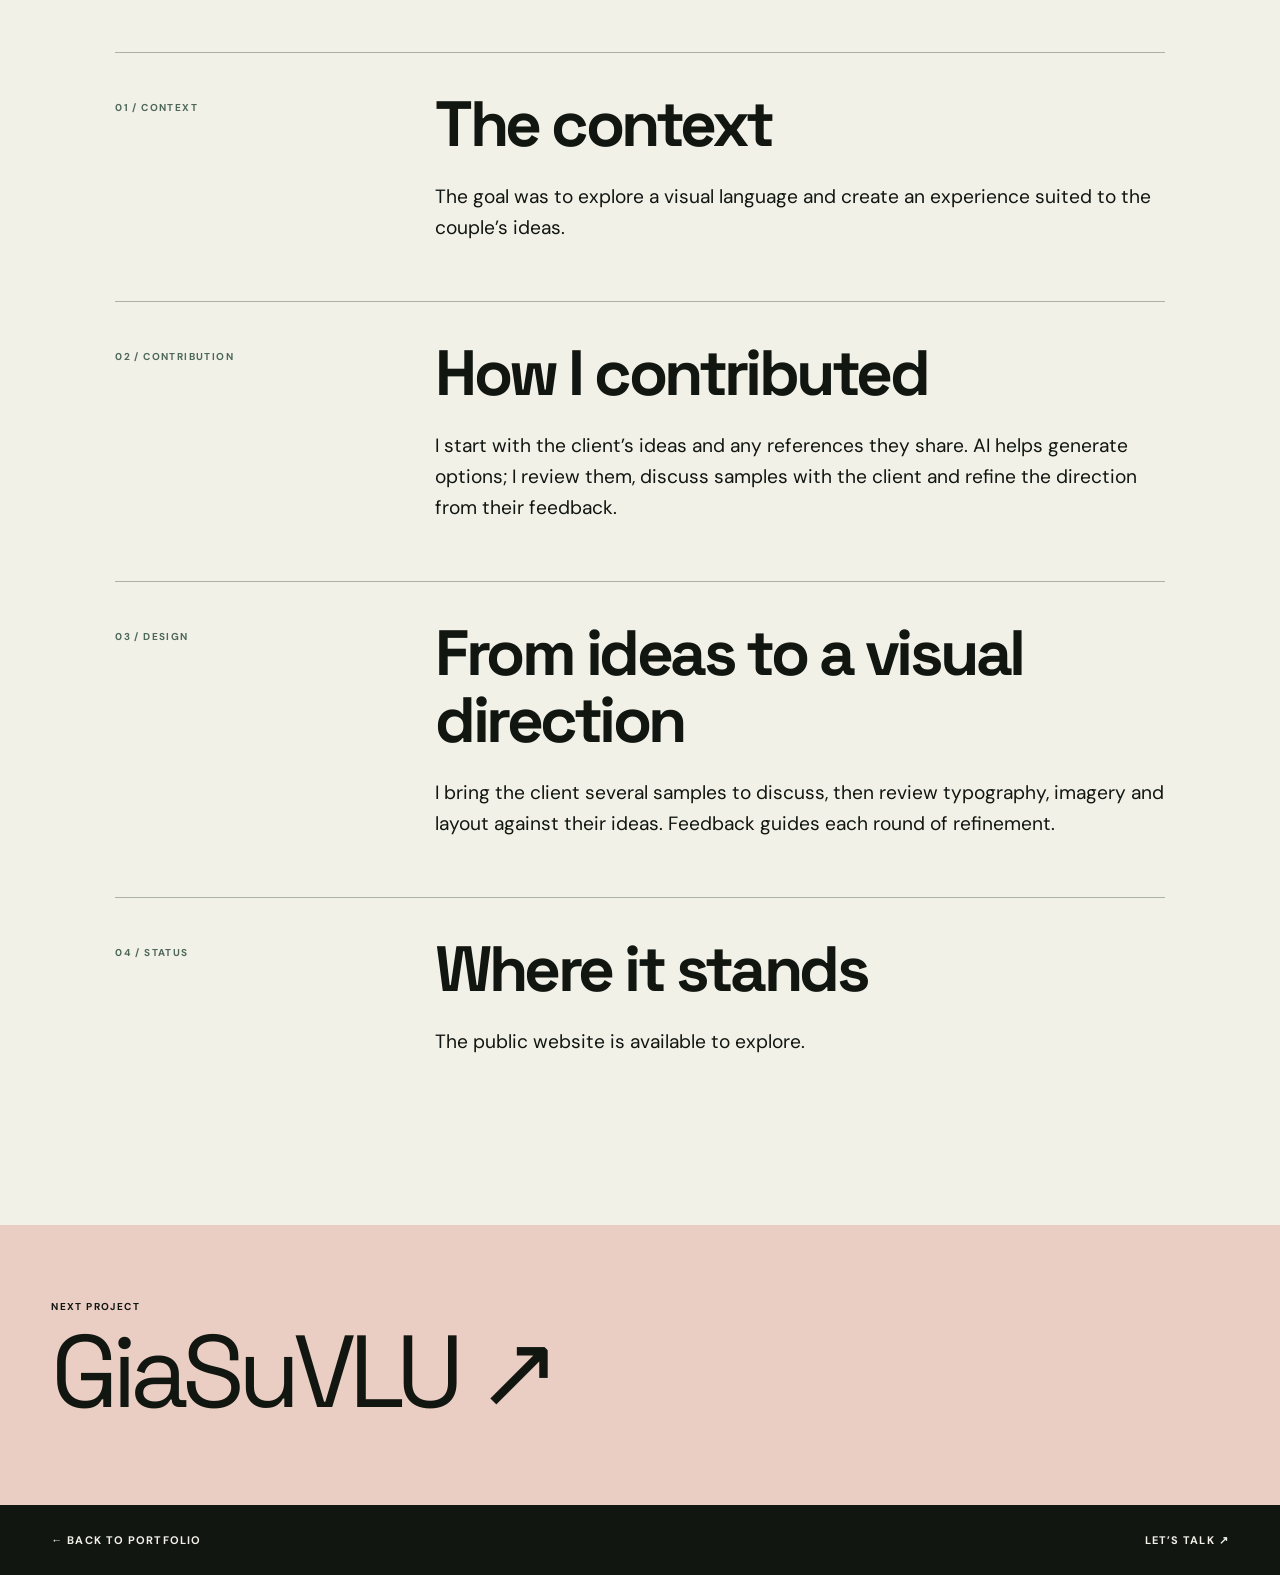
==== commit 158b9323: "Refine portfolio positioning and project navigation" ====
--- a/elysian.html
+++ b/elysian.html
@@ -1,4 +1,4 @@
 <!doctype html><html lang="en"><head><meta charset="utf-8"><meta name="viewport" content="width=device-width,initial-scale=1"><title>Elysian Wedding — Thiên Phúc</title><meta name="description" content="A wedding website created for an acquaintance, shaped through visual exploration and conversation."><link rel="stylesheet" href="case.css"><script defer src="vendor/gsap.min.js"></script><script defer src="vendor/ScrollTrigger.min.js"></script><script defer src="case.js"></script></head>
 <body class="case-page case-elysian"><a class="skip" href="#case-content" data-en="Skip to case study" data-vi="Đến nội dung">Skip to case study</a><header class="case-header"><a class="case-brand" href="index.html">PHÚC<span>✳</span></a><nav><a href="index.html#work" data-en="ALL PROJECTS" data-vi="CÁC DỰ ÁN">ALL PROJECTS</a><a href="mailto:thienphuc203302@gmail.com" data-en="LET’S TALK ↗" data-vi="LIÊN HỆ ↗">LET’S TALK ↗</a><button class="lang" id="language" type="button" aria-label="Chuyển sang tiếng Việt">EN <span>/ VI</span></button></nav></header>
 <main id="case-content"><section class="case-hero"><div class="case-meta"><span>02 / ELYSIAN WEDDING</span><span data-en="Wedding website" data-vi="Website đám cưới">Wedding website</span></div><div class="case-heading"><div><p class="case-kicker">CASE STUDY / 02</p><h1>Elysian Wedding</h1><p class="case-headline" data-en="A celebration, thoughtfully told." data-vi="Một câu chuyện được kể bằng cảm xúc.">A celebration, thoughtfully told.</p></div><div class="case-intro"><p data-en="A wedding website created for an acquaintance, shaped through visual exploration and conversation." data-vi="Website cưới dành cho người quen, được hình thành qua quá trình tìm tòi và trao đổi.">A wedding website created for an acquaintance, shaped through visual exploration and conversation.</p><p class="case-role-label" data-en="MY ROLE" data-vi="VAI TRÒ CỦA TÔI">MY ROLE</p><p data-en="Creative direction · typography · UX/UI" data-vi="Định hướng sáng tạo · kiểu chữ · UX/UI">Creative direction · typography · UX/UI</p><a href="https://elysian-wedding.ely-wedding.workers.dev/" target="_blank" rel="noopener" data-en="VISIT LIVE SITE ↗" data-vi="XEM WEBSITE ↗">VISIT LIVE SITE ↗</a></div></div><figure class="case-image"><img src="assets/elysian.png" alt="Elysian Wedding website screenshot"></figure></section>
-<section class="case-body"><div class="case-row"><p class="case-row-number" data-en="01 / CONTEXT" data-vi="01 / BỐI CẢNH">01 / CONTEXT</p><div><h2 data-en="The context" data-vi="Bối cảnh">The context</h2><p data-en="The goal was to explore a visual language and create an experience suited to the couple’s ideas." data-vi="Mục tiêu là tìm một ngôn ngữ thị giác và tạo trải nghiệm phù hợp với ý tưởng của khách hàng.">The goal was to explore a visual language and create an experience suited to the couple’s ideas.</p></div></div><div class="case-row"><p class="case-row-number" data-en="02 / CONTRIBUTION" data-vi="02 / ĐÓNG GÓP">02 / CONTRIBUTION</p><div><h2 data-en="How I contributed" data-vi="Phần đóng góp của tôi">How I contributed</h2><p data-en="I begin with the client’s ideas and references, use AI to create sample options, review the results and refine them after client feedback." data-vi="Tôi bắt đầu từ ý tưởng và tư liệu khách hàng cung cấp, dùng AI tạo các phương án mẫu, đánh giá và điều chỉnh theo phản hồi.">I begin with the client’s ideas and references, use AI to create sample options, review the results and refine them after client feedback.</p></div></div><div class="case-row"><p class="case-row-number" data-en="03 / DESIGN" data-vi="03 / THIẾT KẾ">03 / DESIGN</p><div><h2 data-en="From ideas to a visual direction" data-vi="Từ ý tưởng đến hướng thị giác">From ideas to a visual direction</h2><p data-en="I bring the client several samples to discuss, then review typography, imagery and layout against their ideas. Feedback guides each round of refinement." data-vi="Tôi đưa khách hàng một số mẫu để trao đổi, sau đó đối chiếu kiểu chữ, hình ảnh và bố cục với ý tưởng ban đầu. Phản hồi giúp định hướng những lần chỉnh sửa tiếp theo.">I bring the client several samples to discuss, then review typography, imagery and layout against their ideas. Feedback guides each round of refinement.</p></div></div><div class="case-row"><p class="case-row-number" data-en="04 / STATUS" data-vi="04 / TRẠNG THÁI">04 / STATUS</p><div><h2 data-en="Where it stands" data-vi="Trạng thái hiện tại">Where it stands</h2><p data-en="The public website is available to explore." data-vi="Website công khai hiện có thể truy cập.">The public website is available to explore.</p></div></div></section><section class="case-next"><p data-en="NEXT PROJECT" data-vi="DỰ ÁN TIẾP THEO">NEXT PROJECT</p><a href="giasuvlu.html">GiaSuVLU ↗</a></section></main><footer class="footer"><a href="index.html" data-en="← BACK TO PORTFOLIO" data-vi="← VỀ PORTFOLIO">← BACK TO PORTFOLIO</a><a href="mailto:thienphuc203302@gmail.com" data-en="LET’S TALK ↗" data-vi="LIÊN HỆ ↗">LET’S TALK ↗</a></footer></body></html>+<section class="case-body"><div class="case-row"><p class="case-row-number" data-en="01 / CONTEXT" data-vi="01 / BỐI CẢNH">01 / CONTEXT</p><div><h2 data-en="The context" data-vi="Bối cảnh">The context</h2><p data-en="The goal was to explore a visual language and create an experience suited to the couple’s ideas." data-vi="Mục tiêu là tìm một ngôn ngữ thị giác và tạo trải nghiệm phù hợp với ý tưởng của khách hàng.">The goal was to explore a visual language and create an experience suited to the couple’s ideas.</p></div></div><div class="case-row"><p class="case-row-number" data-en="02 / CONTRIBUTION" data-vi="02 / ĐÓNG GÓP">02 / CONTRIBUTION</p><div><h2 data-en="How I contributed" data-vi="Phần đóng góp của tôi">How I contributed</h2><p data-en="I start with the client’s ideas and any references they share. AI helps generate options; I review them, discuss samples with the client and refine the direction from their feedback." data-vi="Tôi bắt đầu từ ý tưởng và tư liệu tham khảo khi khách hàng có sẵn. AI hỗ trợ tạo phương án; tôi đánh giá, trao đổi các mẫu với khách và điều chỉnh dựa trên phản hồi.">I start with the client’s ideas and any references they share. AI helps generate options; I review them, discuss samples with the client and refine the direction from their feedback.</p></div></div><div class="case-row"><p class="case-row-number" data-en="03 / DESIGN" data-vi="03 / THIẾT KẾ">03 / DESIGN</p><div><h2 data-en="From ideas to a visual direction" data-vi="Từ ý tưởng đến hướng thị giác">From ideas to a visual direction</h2><p data-en="I bring the client several samples to discuss, then review typography, imagery and layout against their ideas. Feedback guides each round of refinement." data-vi="Tôi đưa khách hàng một số mẫu để trao đổi, sau đó đối chiếu kiểu chữ, hình ảnh và bố cục với ý tưởng ban đầu. Phản hồi giúp định hướng những lần chỉnh sửa tiếp theo.">I bring the client several samples to discuss, then review typography, imagery and layout against their ideas. Feedback guides each round of refinement.</p></div></div><div class="case-row"><p class="case-row-number" data-en="04 / STATUS" data-vi="04 / TRẠNG THÁI">04 / STATUS</p><div><h2 data-en="Where it stands" data-vi="Trạng thái hiện tại">Where it stands</h2><p data-en="The public website is available to explore." data-vi="Website công khai hiện có thể truy cập.">The public website is available to explore.</p></div></div></section><section class="case-next"><p data-en="NEXT PROJECT" data-vi="DỰ ÁN TIẾP THEO">NEXT PROJECT</p><a href="giasuvlu.html">GiaSuVLU ↗</a></section></main><footer class="footer"><a href="index.html" data-en="← BACK TO PORTFOLIO" data-vi="← VỀ PORTFOLIO">← BACK TO PORTFOLIO</a><a href="mailto:thienphuc203302@gmail.com" data-en="LET’S TALK ↗" data-vi="LIÊN HỆ ↗">LET’S TALK ↗</a></footer></body></html>
